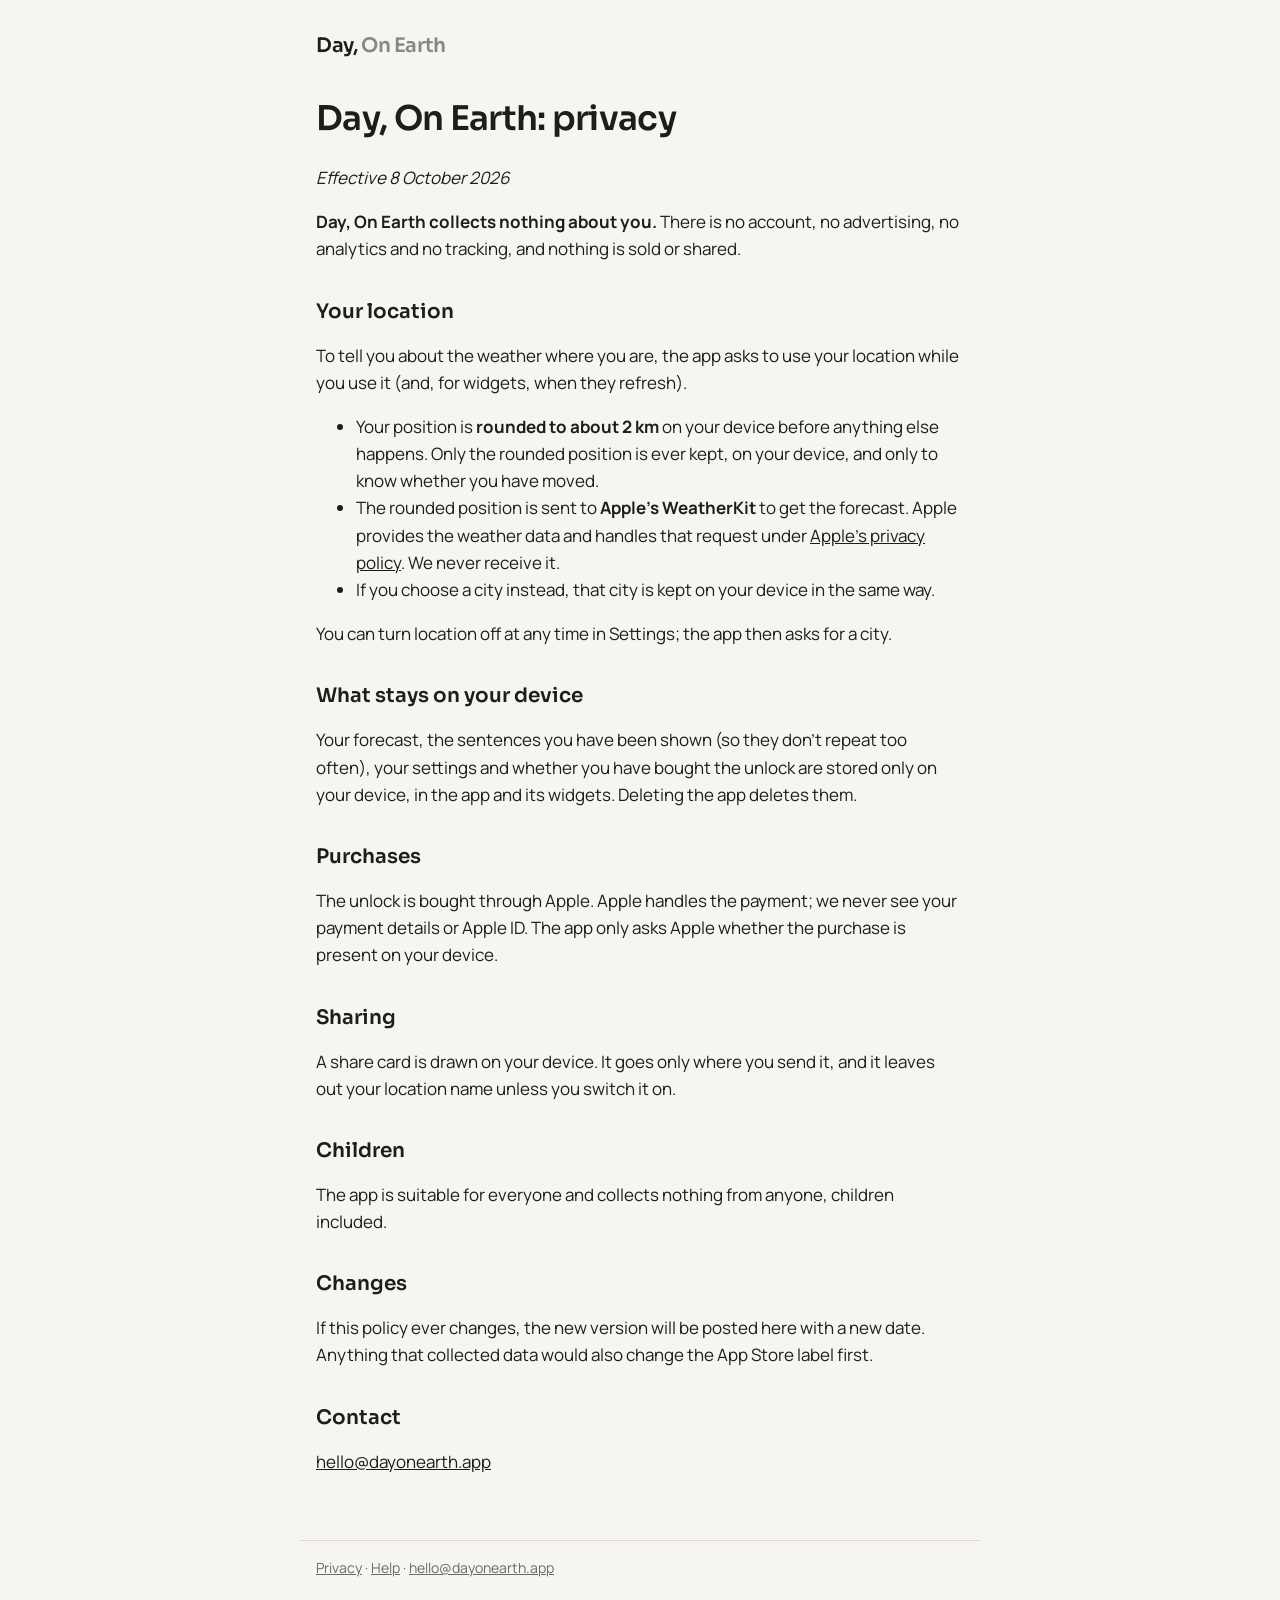
==== privacy/index.html @ 1a0d2356 "Day, On Earth website: home, privacy and help" ====
<!doctype html>
<html lang="en">
<head>
<meta charset="utf-8">
<meta name="viewport" content="width=device-width, initial-scale=1">
<title>Privacy · Day, On Earth</title>
<meta name="description" content="Day, On Earth collects nothing about you.">
<link rel="preconnect" href="https://fonts.googleapis.com">
<link rel="preconnect" href="https://fonts.gstatic.com" crossorigin>
<link href="https://fonts.googleapis.com/css2?family=Manrope:wght@400;600&family=Sora:wght@600&display=swap" rel="stylesheet">
<link rel="stylesheet" href="../style.css">
</head>
<body>
<header><a class="mark" href="../">Day, <span>On Earth</span></a></header>
<main>
<h1>Day, On Earth: privacy</h1>
<p><em>Effective 8 October 2026</em></p>
<p><strong>Day, On Earth collects nothing about you.</strong> There is no account, no advertising, no analytics and no tracking, and nothing is sold or shared.</p>
<h2>Your location</h2>
<p>To tell you about the weather where you are, the app asks to use your location while you use it (and, for widgets, when they refresh).</p>
<ul><li>Your position is <strong>rounded to about 2 km</strong> on your device before anything else happens. Only the rounded position is ever kept, on your device, and only to know whether you have moved.</li><li>The rounded position is sent to <strong>Apple's WeatherKit</strong> to get the forecast. Apple provides the weather data and handles that request under <a href="https://www.apple.com/legal/privacy/">Apple's privacy policy</a>. We never receive it.</li><li>If you choose a city instead, that city is kept on your device in the same way.</li></ul>
<p>You can turn location off at any time in Settings; the app then asks for a city.</p>
<h2>What stays on your device</h2>
<p>Your forecast, the sentences you have been shown (so they don't repeat too often), your settings and whether you have bought the unlock are stored only on your device, in the app and its widgets. Deleting the app deletes them.</p>
<h2>Purchases</h2>
<p>The unlock is bought through Apple. Apple handles the payment; we never see your payment details or Apple ID. The app only asks Apple whether the purchase is present on your device.</p>
<h2>Sharing</h2>
<p>A share card is drawn on your device. It goes only where you send it, and it leaves out your location name unless you switch it on.</p>
<h2>Children</h2>
<p>The app is suitable for everyone and collects nothing from anyone, children included.</p>
<h2>Changes</h2>
<p>If this policy ever changes, the new version will be posted here with a new date. Anything that collected data would also change the App Store label first.</p>
<h2>Contact</h2>
<p><a href="mailto:hello@dayonearth.app">hello@dayonearth.app</a></p>
</main>
<footer><a href="../privacy/">Privacy</a> · <a href="../support/">Help</a> · <a href="mailto:hello@dayonearth.app">hello@dayonearth.app</a></footer>
</body>
</html>
---- style.css ----
:root { --bg: #f6f5f1; --ink: #1d1d1b; --muted: #6b6a66; --line: #dcdad3; --cloud: #e2e1dc; --rain: #cfe3f7; --time: #f6dfc0; --lime: #b9e66a; }
@media (prefers-color-scheme: dark) { :root { --bg: #151514; --ink: #f1f0ec; --muted: #a3a29c; --line: #34332f; --cloud: #3a3936; --rain: #23415e; --time: #5a4126; } }
* { box-sizing: border-box; }
body { margin: 0; background: var(--bg); color: var(--ink); font: 400 17px/1.6 Manrope, system-ui, sans-serif; }
header, main, footer { max-width: 680px; margin: 0 auto; padding: 0 16px; }
header { padding-top: 32px; }
.mark { font: 600 20px Sora, sans-serif; color: var(--ink); text-decoration: none; letter-spacing: -0.02em; }
.mark span { opacity: 0.5; }
main { padding-top: 40px; padding-bottom: 48px; }
h1 { font: 600 34px/1.2 Sora, sans-serif; letter-spacing: -0.02em; margin: 0 0 24px; }
h1.hero { font-size: clamp(34px, 7vw, 52px); }
h2 { font: 600 20px/1.3 Sora, sans-serif; margin: 36px 0 8px; }
mark { color: inherit; border-radius: 0.3em; padding: 0 0.15em; -webkit-box-decoration-break: clone; box-decoration-break: clone; }
mark.cloud { background: var(--cloud); } mark.rain { background: var(--rain); } mark.time { background: var(--time); }
.lede { font-size: 19px; }
.practical::before { content: ""; display: inline-block; width: 8px; height: 8px; border-radius: 50%; background: var(--lime); margin-right: 10px; vertical-align: middle; }
.soon, footer { color: var(--muted); }
a { color: inherit; }
footer { border-top: 1px solid var(--line); padding-top: 16px; padding-bottom: 32px; font-size: 14px; }
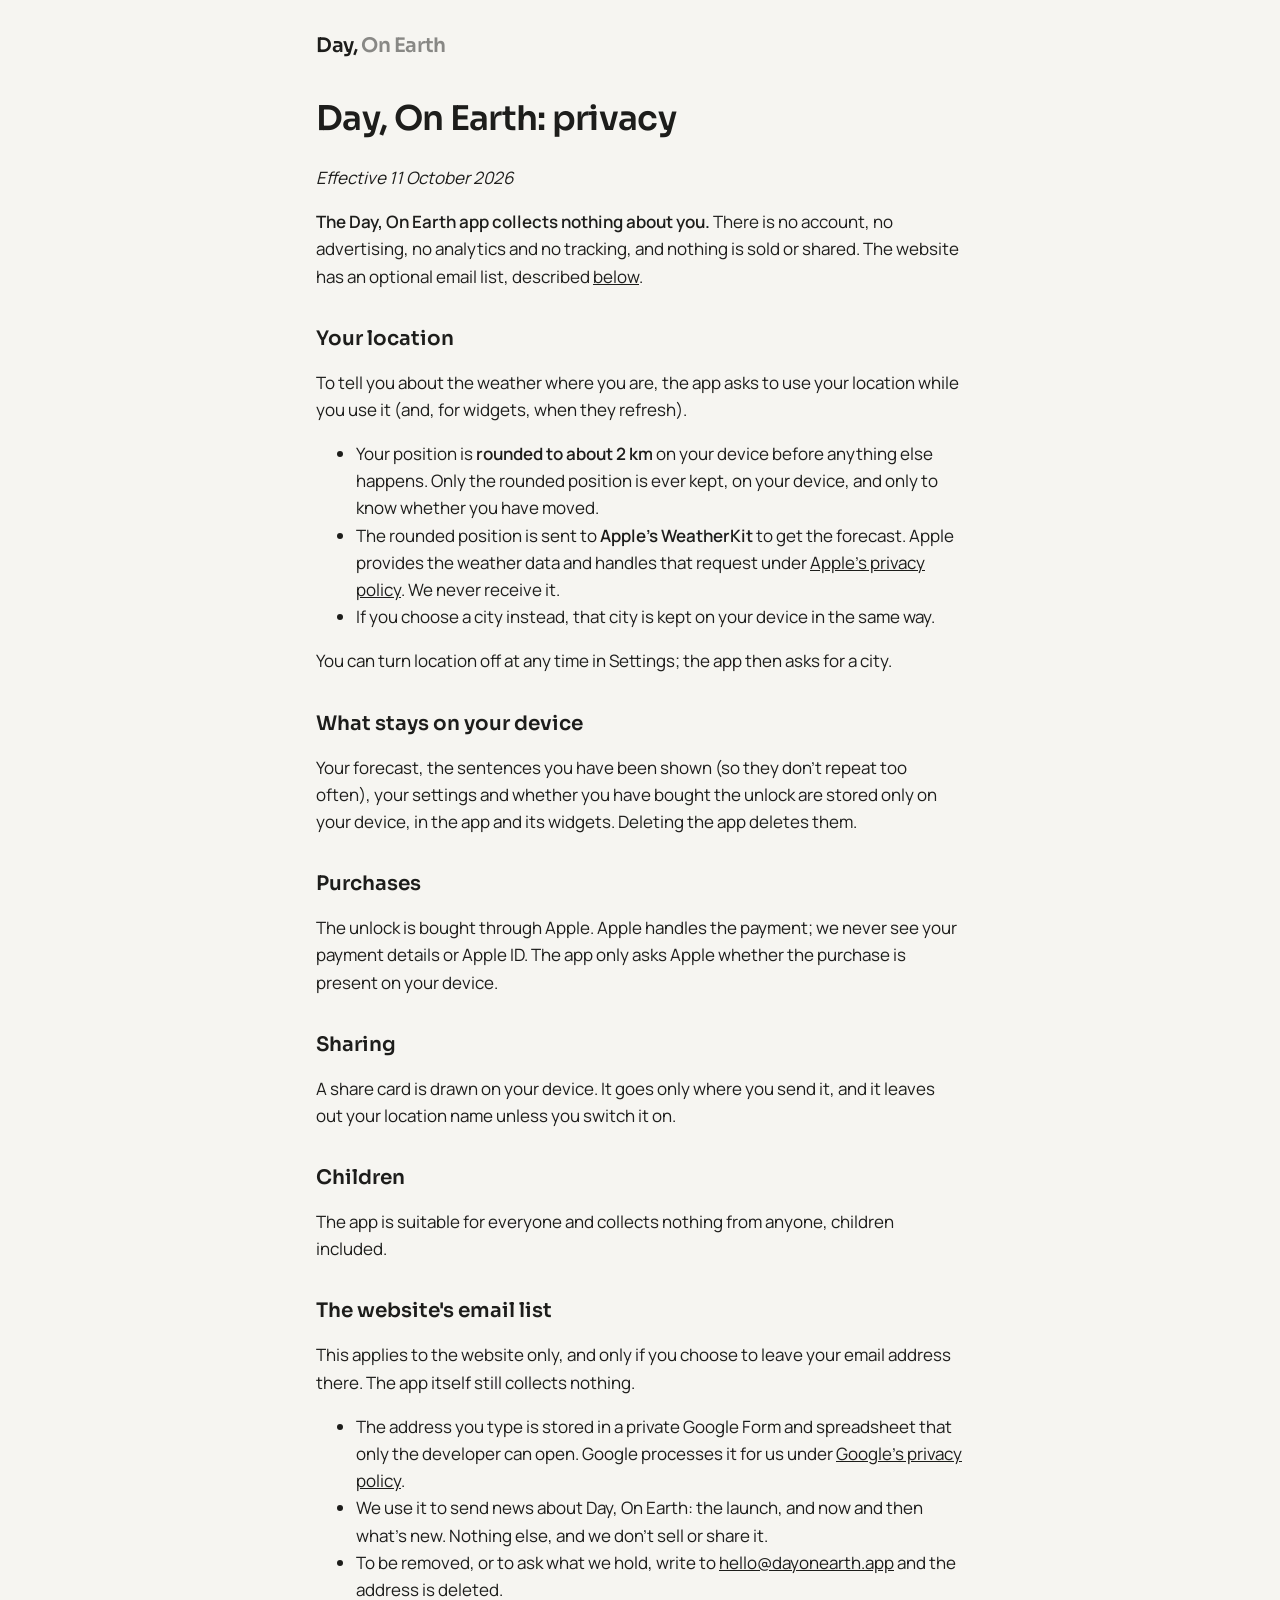
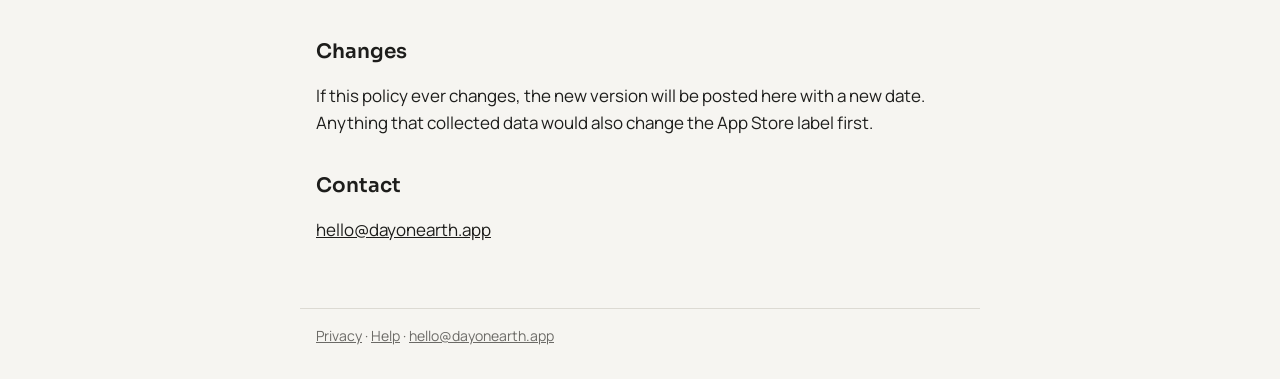
==== commit 333d12c2: "Update the website" ====
--- a/privacy/index.html
+++ b/privacy/index.html
@@ -5,17 +5,14 @@
 <meta name="viewport" content="width=device-width, initial-scale=1">
 <title>Privacy · Day, On Earth</title>
 <meta name="description" content="Day, On Earth collects nothing about you.">
-<link rel="preconnect" href="https://fonts.googleapis.com">
-<link rel="preconnect" href="https://fonts.gstatic.com" crossorigin>
-<link href="https://fonts.googleapis.com/css2?family=Manrope:wght@400;600&family=Sora:wght@600&display=swap" rel="stylesheet">
 <link rel="stylesheet" href="../style.css">
 </head>
 <body>
 <header><a class="mark" href="../">Day, <span>On Earth</span></a></header>
 <main>
 <h1>Day, On Earth: privacy</h1>
-<p><em>Effective 8 October 2026</em></p>
-<p><strong>Day, On Earth collects nothing about you.</strong> There is no account, no advertising, no analytics and no tracking, and nothing is sold or shared.</p>
+<p><em>Effective 11 October 2026</em></p>
+<p><strong>The Day, On Earth app collects nothing about you.</strong> There is no account, no advertising, no analytics and no tracking, and nothing is sold or shared. The website has an optional email list, described <a href="#email-list">below</a>.</p>
 <h2>Your location</h2>
 <p>To tell you about the weather where you are, the app asks to use your location while you use it (and, for widgets, when they refresh).</p>
 <ul><li>Your position is <strong>rounded to about 2 km</strong> on your device before anything else happens. Only the rounded position is ever kept, on your device, and only to know whether you have moved.</li><li>The rounded position is sent to <strong>Apple's WeatherKit</strong> to get the forecast. Apple provides the weather data and handles that request under <a href="https://www.apple.com/legal/privacy/">Apple's privacy policy</a>. We never receive it.</li><li>If you choose a city instead, that city is kept on your device in the same way.</li></ul>
@@ -28,6 +25,9 @@
 <p>A share card is drawn on your device. It goes only where you send it, and it leaves out your location name unless you switch it on.</p>
 <h2>Children</h2>
 <p>The app is suitable for everyone and collects nothing from anyone, children included.</p>
+<h2 id="email-list">The website's email list</h2>
+<p>This applies to the website only, and only if you choose to leave your email address there. The app itself still collects nothing.</p>
+<ul><li>The address you type is stored in a private Google Form and spreadsheet that only the developer can open. Google processes it for us under <a href="https://policies.google.com/privacy">Google's privacy policy</a>.</li><li>We use it to send news about Day, On Earth: the launch, and now and then what's new. Nothing else, and we don't sell or share it.</li><li>To be removed, or to ask what we hold, write to <a href="mailto:hello@dayonearth.app">hello@dayonearth.app</a> and the address is deleted.</li></ul>
 <h2>Changes</h2>
 <p>If this policy ever changes, the new version will be posted here with a new date. Anything that collected data would also change the App Store label first.</p>
 <h2>Contact</h2>
--- a/style.css
+++ b/style.css
@@ -1,7 +1,19 @@
-:root { --bg: #f6f5f1; --ink: #1d1d1b; --muted: #6b6a66; --line: #dcdad3; --cloud: #e2e1dc; --rain: #cfe3f7; --time: #f6dfc0; --lime: #b9e66a; }
-@media (prefers-color-scheme: dark) { :root { --bg: #151514; --ink: #f1f0ec; --muted: #a3a29c; --line: #34332f; --cloud: #3a3936; --rain: #23415e; --time: #5a4126; } }
+/* Fonts are served from this site (Manrope and Sora, SIL Open Font License), never from Google. */
+@font-face { font-family: Manrope; font-weight: 400; font-display: swap; src: url(fonts/manrope-latin-400-normal.woff2) format("woff2"); }
+@font-face { font-family: Manrope; font-weight: 600; font-display: swap; src: url(fonts/manrope-latin-600-normal.woff2) format("woff2"); }
+@font-face { font-family: Sora; font-weight: 600; font-display: swap; src: url(fonts/sora-latin-600-normal.woff2) format("woff2"); }
+
+:root { --bg: #f6f5f1; --ink: #1d1d1b; --muted: #6b6a66; --line: #dcdad3; --cloud: #e2e1dc; --rain: #cfe3f7; --time: #f6dfc0; --lime: #b9e66a; --lime-soft: #dff5a8; --teal: #bfe9de; --card: #ffffff; }
+@media (prefers-color-scheme: dark) { :root { --bg: #151514; --ink: #f1f0ec; --muted: #a3a29c; --line: #34332f; --cloud: #3a3936; --rain: #23415e; --time: #5a4126; --lime-soft: #4d5f1e; --teal: #1f4a42; --card: #1f1f1d; } }
+
 * { box-sizing: border-box; }
-body { margin: 0; background: var(--bg); color: var(--ink); font: 400 17px/1.6 Manrope, system-ui, sans-serif; }
+html { scroll-behavior: smooth; }
+body { margin: 0; background: var(--bg); color: var(--ink); font: 400 17px/1.6 Manrope, system-ui, sans-serif; -webkit-text-size-adjust: 100%; }
+a { color: inherit; }
+:focus-visible { outline: 3px solid var(--ink); outline-offset: 3px; border-radius: 6px; }
+.sr { position: absolute; width: 1px; height: 1px; overflow: hidden; clip: rect(0 0 0 0); white-space: nowrap; }
+
+/* ---- shared (privacy and help pages) ---- */
 header, main, footer { max-width: 680px; margin: 0 auto; padding: 0 16px; }
 header { padding-top: 32px; }
 .mark { font: 600 20px Sora, sans-serif; color: var(--ink); text-decoration: none; letter-spacing: -0.02em; }
@@ -11,9 +23,98 @@
 h1.hero { font-size: clamp(34px, 7vw, 52px); }
 h2 { font: 600 20px/1.3 Sora, sans-serif; margin: 36px 0 8px; }
 mark { color: inherit; border-radius: 0.3em; padding: 0 0.15em; -webkit-box-decoration-break: clone; box-decoration-break: clone; }
-mark.cloud { background: var(--cloud); } mark.rain { background: var(--rain); } mark.time { background: var(--time); }
+mark.cloud { background: var(--cloud); } mark.rain { background: var(--rain); } mark.time { background: var(--time); } mark.lime { background: var(--lime-soft); }
 .lede { font-size: 19px; }
 .practical::before { content: ""; display: inline-block; width: 8px; height: 8px; border-radius: 50%; background: var(--lime); margin-right: 10px; vertical-align: middle; }
 .soon, footer { color: var(--muted); }
-a { color: inherit; }
 footer { border-top: 1px solid var(--line); padding-top: 16px; padding-bottom: 32px; font-size: 14px; }
+
+/* ---- the home page ---- */
+.home { background:
+  radial-gradient(120% 70% at 0% 0%, color-mix(in srgb, var(--lime) 28%, transparent), transparent 62%),
+  radial-gradient(90% 60% at 100% 0%, color-mix(in srgb, var(--teal) 60%, transparent), transparent 58%),
+  var(--bg); background-repeat: no-repeat; }
+.home header.bar, .home main, .home footer.foot { max-width: 1080px; padding-left: 20px; padding-right: 20px; }
+.bar { display: flex; align-items: center; justify-content: space-between; padding-top: 20px; padding-bottom: 8px; }
+.bar nav { display: flex; align-items: center; gap: 18px; font-size: 15px; }
+.bar nav a { text-decoration: none; color: var(--muted); }
+.bar nav a:hover { color: var(--ink); }
+.pill { display: inline-block; padding: 5px 11px; border-radius: 6px; background: var(--ink); color: var(--bg); font-weight: 600; font-size: 13px; }
+.home main { padding-top: 24px; padding-bottom: 24px; }
+
+.hero { display: grid; gap: 32px; align-items: center; padding: 16px 0 32px; }
+.eyebrow { margin: 0 0 14px; font: 600 15px/1.3 Manrope, sans-serif; color: var(--muted); }
+.home h1 { font-size: clamp(42px, 6.4vw, 68px); line-height: 1.04; margin: 0 0 18px; }
+.home .lede { font-size: clamp(18px, 2.4vw, 21px); max-width: 30em; margin: 0 0 22px; }
+.cta-row { margin: 0 0 18px; }
+.button { display: inline-block; padding: 14px 24px; border-radius: 10px; background: var(--ink); color: var(--bg); font: 600 16px Manrope, sans-serif; text-decoration: none; }
+.button.soon { cursor: default; }
+
+.signup { display: flex; flex-wrap: wrap; gap: 10px; max-width: 30em; }
+.signup input { flex: 1 1 220px; min-width: 0; padding: 13px 16px; border-radius: 10px; border: 1px solid var(--line); background: var(--card); color: var(--ink); font: 400 16px Manrope, sans-serif; }
+.signup input::placeholder { color: var(--muted); }
+.signup button { padding: 13px 20px; border-radius: 10px; border: 0; background: var(--lime); color: #1d1d1b; font: 600 15px Manrope, sans-serif; cursor: pointer; }
+.signup button:hover { filter: brightness(0.96); }
+.fine { flex-basis: 100%; margin: 2px 4px 0; font-size: 13.5px; line-height: 1.5; color: var(--muted); }
+.status { flex-basis: 100%; margin: 0 4px; min-height: 1.4em; font-size: 14px; }
+.qr { margin: 18px 0 0; display: none; text-align: center; width: max-content; }
+.qr img { background: #fff; padding: 10px; border-radius: 14px; border: 1px solid var(--line); display: block; }
+.qr figcaption { margin-top: 6px; font-size: 13px; color: var(--muted); }
+@media (min-width: 900px) { .qr:not([hidden]) { display: block; } }
+
+/* the phone: a plain frame, the real screenshots inside */
+.phone { position: relative; width: min(300px, 74vw); margin: 0 auto; padding: 9px; border-radius: 46px; background: #1d1d1b; box-shadow: 0 30px 60px -28px rgba(20,24,16,0.45), 0 0 0 1px rgba(255,255,255,0.08) inset; }
+.phone::before { content: ""; position: absolute; top: 18px; left: 50%; width: 30%; height: 20px; transform: translateX(-50%); border-radius: 999px; background: #000; z-index: 2; }
+.screen { position: relative; aspect-ratio: 1206 / 2622; border-radius: 38px; overflow: hidden; background: var(--card); }
+.screen img { position: absolute; inset: 0; width: 100%; height: 100%; object-fit: cover; }
+.phone.small { width: min(250px, 66vw); }
+.cycle img { opacity: 0; animation: cycle 16s infinite; }
+.cycle img:nth-child(2) { animation-delay: 4s; } .cycle img:nth-child(3) { animation-delay: 8s; } .cycle img:nth-child(4) { animation-delay: 12s; }
+@keyframes cycle { 0% { opacity: 0; } 4% { opacity: 1; } 25% { opacity: 1; } 29% { opacity: 0; } 100% { opacity: 0; } }
+@media (prefers-reduced-motion: reduce) { .cycle img { animation: none; } .cycle img:first-child { opacity: 1; } }
+
+.trust { list-style: none; display: grid; grid-template-columns: repeat(5, 1fr); margin: 8px 0 56px; padding: 0; border-top: 1px solid var(--line); border-bottom: 1px solid var(--line); }
+.trust li { display: flex; flex-direction: column; align-items: flex-start; gap: 12px; padding: 22px 20px; font-size: 15px; font-weight: 600; line-height: 1.35; }
+.trust li + li { border-left: 1px solid var(--line); }
+.trust svg { flex: none; width: 26px; height: 26px; fill: none; stroke: currentColor; stroke-width: 1.5; stroke-linecap: round; stroke-linejoin: round; }
+@media (max-width: 820px) {
+  .trust { grid-template-columns: repeat(2, 1fr); }
+  .trust li + li { border-left: 0; }
+  .trust li:nth-child(even) { border-left: 1px solid var(--line); }
+  .trust li:nth-child(n+3) { border-top: 1px solid var(--line); }
+  .trust li:last-child { grid-column: 1 / -1; }
+}
+
+.feature { display: grid; gap: 28px; align-items: center; padding: 28px 0; }
+.feature h2 { font-size: clamp(26px, 4.5vw, 38px); line-height: 1.12; margin: 0 0 12px; letter-spacing: -0.02em; }
+.feature p { font-size: 18px; max-width: 26em; margin: 0; }
+.feature .phone { margin: 0 auto; }
+
+.faq { max-width: 680px; margin: 56px auto 0; }
+.faq h2 { margin-top: 0; }
+.faq details { border-top: 1px solid var(--line); padding: 14px 0; }
+.faq details:last-of-type { border-bottom: 1px solid var(--line); }
+.faq summary { cursor: pointer; font-weight: 600; list-style: none; }
+.faq summary::-webkit-details-marker { display: none; }
+.faq summary::after { content: "+"; float: right; font-weight: 400; color: var(--muted); }
+.faq details[open] summary::after { content: "–"; }
+.faq details p { margin: 10px 0 0; color: var(--muted); }
+
+.closing { text-align: center; padding: 72px 0 48px; }
+.closing h2 { font-size: clamp(30px, 6vw, 48px); letter-spacing: -0.02em; margin: 0 0 20px; }
+.closing .fine { margin-top: 8px; }
+
+.foot { text-align: center; }
+
+.home .mark, .pill { white-space: nowrap; }
+@media (max-width: 520px) {
+  .bar nav a { display: none; }
+  .signup button { flex: 1 1 100%; }
+}
+
+@media (min-width: 820px) {
+  .hero { grid-template-columns: 1.1fr 0.9fr; gap: 56px; padding-top: 32px; }
+  .feature { grid-template-columns: 1fr 1fr; gap: 64px; padding: 48px 0; }
+  .feature.flip .phone { order: -1; }
+  .feature .feature-text { justify-self: center; }
+}
